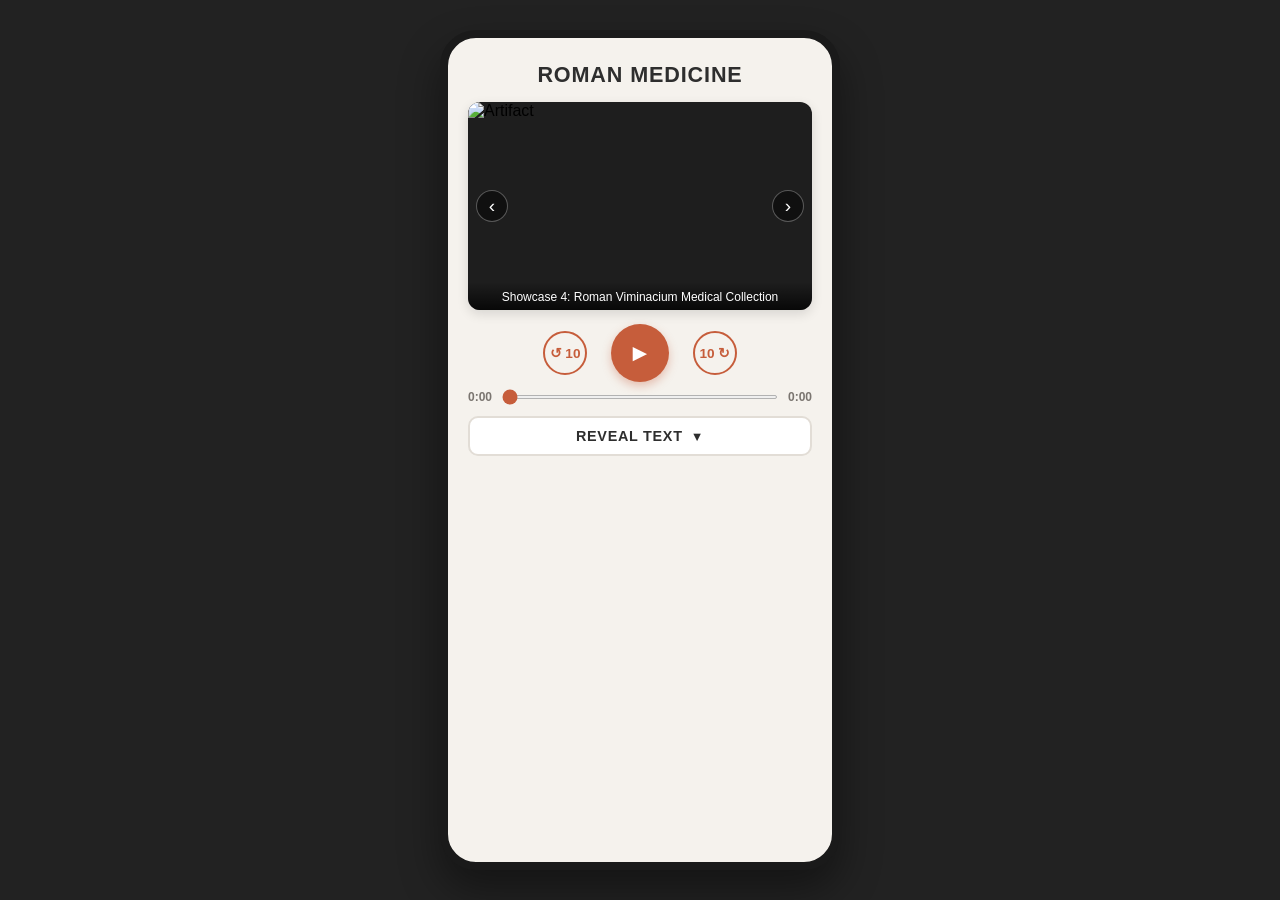
==== test_player_v2.html @ bb97d652 "feat: Add test harness and player for Roman Medicine audio guide - Created `test_medicine_stop_v2.js" ====
<!DOCTYPE html>
<html lang="en">
<head>
  <meta charset="UTF-8">
  <meta name="viewport" content="width=device-width, initial-scale=1.0, maximum-scale=1.0, user-scalable=no">
  <title>Roman Medicine</title>
  <style>
    :root {
      --primary-accent: #C65D3B;
      --bg-cream: #F5F2ED;
      --card-bg: #FFFFFF;
      --text-dark: #2E2E2E;
      --text-muted: #7A7570;
      --border-subtle: #E2DDD6;
    }

    * {
      box-sizing: border-box;
      margin: 0;
      padding: 0;
      -webkit-tap-highlight-color: transparent;
    }

    body {
      font-family: -apple-system, BlinkMacSystemFont, "Segoe UI", Roboto, Helvetica, Arial, sans-serif;
      background-color: #222;
      display: flex;
      justify-content: center;
      align-items: center;
      min-height: 100vh;
      padding: 10px;
    }

    /* Mobile phone simulator shell */
    .phone-simulator {
      width: 100%;
      max-width: 400px;
      height: 840px;
      max-height: 94vh;
      background-color: var(--bg-cream);
      border-radius: 36px;
      overflow: hidden;
      box-shadow: 0 20px 40px rgba(0,0,0,0.4);
      display: flex;
      flex-direction: column;
      position: relative;
      border: 8px solid #1a1a1a;
    }

    .screen-content {
      padding: 24px 20px 16px;
      display: flex;
      flex-direction: column;
      height: 100%;
      overflow: hidden;
    }

    .header-title {
      text-align: center;
      margin-bottom: 14px;
    }

    .header-title h1 {
      font-size: 1.35rem;
      font-weight: 800;
      letter-spacing: 0.04em;
      color: var(--text-dark);
      text-transform: uppercase;
    }

    /* 1. Timed Visual Cueing Stage */
    .slide-media-stage {
      position: relative;
      width: 100%;
      height: 13rem;
      border-radius: 12px;
      overflow: hidden;
      background-color: #1e1e1e;
      margin-bottom: 14px;
      transition: height 0.35s cubic-bezier(0.4, 0, 0.2, 1);
      flex-shrink: 0;
      box-shadow: 0 4px 12px rgba(0,0,0,0.12);
    }

    /* Compressed Hero when text expanded */
    .phone-simulator.text-expanded .slide-media-stage {
      height: 6.8rem;
      margin-bottom: 8px;
    }

    .stage-img {
      width: 100%;
      height: 100%;
      object-fit: cover;
      transition: opacity 0.25s ease-in-out;
    }

    .stage-caption {
      position: absolute;
      bottom: 0;
      left: 0;
      right: 0;
      background: linear-gradient(transparent, rgba(0,0,0,0.75));
      color: #FFF;
      font-size: 0.75rem;
      padding: 8px 10px 6px;
      text-align: center;
      pointer-events: none;
      white-space: nowrap;
      overflow: hidden;
      text-overflow: ellipsis;
    }

    /* Chevron chapter navigation */
    .stage-nav {
      position: absolute;
      top: 50%;
      transform: translateY(-50%);
      width: 32px;
      height: 32px;
      background: rgba(0,0,0,0.45);
      border: 1px solid rgba(255,255,255,0.3);
      color: #fff;
      border-radius: 50%;
      cursor: pointer;
      display: flex;
      align-items: center;
      justify-content: center;
      font-size: 1.2rem;
      z-index: 5;
      transition: background 0.2s;
    }
    .stage-nav:hover { background: rgba(0,0,0,0.75); }
    .stage-nav.prev { left: 8px; }
    .stage-nav.next { right: 8px; }

    /* 2. Audio Control Cluster (Ergonomic Thumb Zone) */
    .audio-control-cluster {
      display: flex;
      flex-direction: column;
      align-items: center;
      margin-bottom: 12px;
      flex-shrink: 0;
    }

    .btn-row {
      display: flex;
      align-items: center;
      justify-content: center;
      gap: 24px;
      margin-bottom: 8px;
    }

    .btn-skip {
      background: none;
      border: 2px solid var(--primary-accent);
      color: var(--primary-accent);
      width: 44px;
      height: 44px;
      border-radius: 50%;
      font-size: 0.85rem;
      font-weight: 700;
      cursor: pointer;
      display: flex;
      align-items: center;
      justify-content: center;
      transition: all 0.15s;
    }
    .btn-skip:active {
      background: var(--primary-accent);
      color: #FFF;
    }

    .btn-play-pause {
      background: var(--primary-accent);
      border: none;
      color: #FFF;
      width: 58px;
      height: 58px;
      border-radius: 50%;
      font-size: 1.5rem;
      cursor: pointer;
      display: flex;
      align-items: center;
      justify-content: center;
      box-shadow: 0 4px 10px rgba(198, 93, 59, 0.35);
      transition: transform 0.15s;
    }
    .btn-play-pause:active {
      transform: scale(0.94);
    }

    .timeline-row {
      width: 100%;
      display: flex;
      align-items: center;
      gap: 10px;
      font-size: 0.75rem;
      font-weight: 600;
      color: var(--text-muted);
    }

    .time-scrubber {
      flex: 1;
      accent-color: var(--primary-accent);
      height: 4px;
      cursor: pointer;
    }

    /* 3. Collapsible Heads-Up Drawer */
    .toggle-transcript {
      width: 100%;
      padding: 10px 14px;
      background: #FFF;
      border: 2px solid var(--border-subtle);
      border-radius: 10px;
      font-size: 0.9rem;
      font-weight: 800;
      letter-spacing: 0.05em;
      color: var(--text-dark);
      cursor: pointer;
      display: flex;
      align-items: center;
      justify-content: center;
      gap: 8px;
      margin-bottom: 8px;
      flex-shrink: 0;
      transition: border-color 0.2s;
    }
    .toggle-transcript:hover {
      border-color: var(--primary-accent);
    }

    .arrow-icon {
      transition: transform 0.3s;
      font-size: 0.8rem;
    }

    .transcript-drawer {
      display: none;
      flex: 1;
      overflow-y: auto;
      -webkit-overflow-scrolling: touch;
      background: var(--card-bg);
      border-radius: 12px;
      padding: 14px 16px;
      border: 1px solid var(--border-subtle);
      line-height: 1.6;
      font-size: 0.95rem;
      color: #333;
    }

    .phone-simulator.text-expanded .transcript-drawer {
      display: block;
    }

    .cue {
      transition: background-color 0.2s ease, opacity 0.2s ease;
      padding: 2px 4px;
      border-radius: 4px;
      cursor: pointer;
    }
    .cue:hover {
      text-decoration: underline;
    }
    .cue.active {
      background-color: rgba(198, 93, 59, 0.16);
      box-shadow: -3px 0 0 var(--primary-accent);
      font-weight: 600;
      color: #111;
    }
  </style>
</head>
<body>

<div class="phone-simulator" id="simulator">
  <div class="screen-content">
    <div class="header-title">
      <h1>Roman Medicine</h1>
    </div>

    <!-- Timed Visual Cueing Stage -->
    <div class="slide-media-stage">
      <button class="stage-nav prev" id="prev-artifact" aria-label="Previous artifact">&lsaquo;</button>
      <img class="stage-img" id="stage-img" src="https://images.unsplash.com/photo-1579783900882-c0d3dad7b119?w=600&auto=format&fit=crop&q=80" alt="Artifact">
      <button class="stage-nav next" id="next-artifact" aria-label="Next artifact">&rsaquo;</button>
      <span class="stage-caption" id="stage-caption">Showcase 4: Roman Viminacium Medical Collection</span>
    </div>

    <!-- Audio Player Controls -->
    <div class="audio-control-cluster">
      <div class="btn-row">
        <button class="btn-skip" id="btn-back" aria-label="Rewind 10 seconds">&#8634; 10</button>
        <button class="btn-play-pause" id="btn-play" aria-label="Play">&#9658;</button>
        <button class="btn-skip" id="btn-fwd" aria-label="Forward 10 seconds">10 &#8635;</button>
      </div>
      <div class="timeline-row">
        <span id="time-current">0:00</span>
        <input type="range" class="time-scrubber" id="scrubber" min="0" value="0" step="0.1">
        <span id="time-duration">0:00</span>
      </div>
    </div>

    <audio id="audio-el" src="https://www.soundhelix.com/examples/mp3/SoundHelix-Song-1.mp3" preload="metadata"></audio>

    <!-- Collapsible Transcript Button -->
    <button class="toggle-transcript" id="toggle-btn" aria-expanded="false">
      <span id="toggle-label">REVEAL TEXT</span>
      <span class="arrow-icon" id="toggle-arrow">&#9660;</span>
    </button>

    <!-- 50% Drawer -->
    <div class="transcript-drawer" id="drawer">
      <div id="transcript-body"></div>
    </div>
  </div>
</div>

<script>
  const STOP_DATA = {
  "id": "test_medicine",
  "room": "viminacium",
  "title": "Roman Medicine",
  "audio": "https://www.soundhelix.com/examples/mp3/SoundHelix-Song-1.mp3",
  "images": [
    {
      "start": 0.0,
      "end": 8.0,
      "src": "https://images.unsplash.com/photo-1579783900882-c0d3dad7b119?w=600&auto=format&fit=crop&q=80",
      "caption": "Showcase 4: Roman Viminacium Medical Collection"
    },
    {
      "start": 8.0,
      "end": 18.0,
      "src": "https://images.unsplash.com/photo-1584362917165-526a968579e8?w=600&auto=format&fit=crop&q=80",
      "caption": "Bronze Instrumentarium Box & Surgical Probes"
    },
    {
      "start": 18.0,
      "end": 35.0,
      "src": "https://images.unsplash.com/photo-1582719478250-c89cae4dc85b?w=600&auto=format&fit=crop&q=80",
      "caption": "Specialized Ocular & Cataract Needles"
    }
  ],
  "cues": [
    {
      "start": 0.0,
      "end": 6.8,
      "text": "Viminacium, a major Roman city and military camp on the Danube, had a sophisticated medical community."
    },
    {
      "start": 6.85,
      "end": 15.4,
      "text": "The medicus-chirurgus was buried with a rich set of surgical tools, including tweezers, probes, and a bronze instrumentarium box."
    },
    {
      "start": 15.45,
      "end": 24.8,
      "text": "Excavated graves in the southern necropolis have yielded various specialised instruments, including scalpels, bone forceps, and ocular needles."
    },
    {
      "start": 24.85,
      "end": 32.5,
      "text": "These finds testify to the complex surgical procedures performed here between the 2nd and 4th centuries."
    }
  ]
};

  const simulator = document.getElementById('simulator');
  const audio = document.getElementById('audio-el');
  const playBtn = document.getElementById('btn-play');
  const backBtn = document.getElementById('btn-back');
  const fwdBtn = document.getElementById('btn-fwd');
  const scrubber = document.getElementById('scrubber');
  const timeCur = document.getElementById('time-current');
  const timeDur = document.getElementById('time-duration');
  const toggleBtn = document.getElementById('toggle-btn');
  const toggleLabel = document.getElementById('toggle-label');
  const toggleArrow = document.getElementById('toggle-arrow');
  const transcriptBody = document.getElementById('transcript-body');
  const stageImg = document.getElementById('stage-img');
  const stageCaption = document.getElementById('stage-caption');
  const nextArtifactBtn = document.getElementById('next-artifact');
  const prevArtifactBtn = document.getElementById('prev-artifact');

  // Format MM:SS
  function formatTime(sec) {
    if (isNaN(sec)) return "0:00";
    const m = Math.floor(sec / 60);
    const s = Math.floor(sec % 60);
    return m + ":" + (s < 10 ? "0" : "") + s;
  }

  // 1. Populate Transcript
  STOP_DATA.cues.forEach((cue, i) => {
    const span = document.createElement('span');
    span.className = 'cue';
    span.id = 'cue-' + i;
    span.dataset.start = cue.start;
    span.dataset.end = cue.end;
    span.textContent = cue.text + ' ';
    transcriptBody.appendChild(span);
  });

  // 2. Play / Pause
  playBtn.addEventListener('click', () => {
    if (audio.paused) {
      audio.play();
      playBtn.innerHTML = '&#10074;&#10074;';
    } else {
      audio.pause();
      playBtn.innerHTML = '&#9658;';
    }
  });

  audio.addEventListener('play', () => { playBtn.innerHTML = '&#10074;&#10074;'; });
  audio.addEventListener('pause', () => { playBtn.innerHTML = '&#9658;'; });

  // 3. Skip +/- 10s
  backBtn.addEventListener('click', () => { audio.currentTime = Math.max(0, audio.currentTime - 10); });
  fwdBtn.addEventListener('click', () => { audio.currentTime = Math.min(audio.duration || 9999, audio.currentTime + 10); });

  // 4. Timeline scrubber
  audio.addEventListener('loadedmetadata', () => {
    scrubber.max = audio.duration || 100;
    timeDur.textContent = formatTime(audio.duration);
  });

  let isScrubbing = false;
  scrubber.addEventListener('input', () => {
    isScrubbing = true;
    timeCur.textContent = formatTime(scrubber.value);
  });
  scrubber.addEventListener('change', () => {
    audio.currentTime = parseFloat(scrubber.value);
    isScrubbing = false;
  });

  // 5. Dual Sync: Images + Cues (runs continuously in background)
  audio.addEventListener('timeupdate', () => {
    const t = audio.currentTime;
    if (!isScrubbing) {
      scrubber.value = t;
      timeCur.textContent = formatTime(t);
    }

    // Image Stage Cueing
    if (STOP_DATA.images && STOP_DATA.images.length > 0) {
      const activeImg = STOP_DATA.images.find(img => t >= img.start && t < img.end);
      if (activeImg && stageImg.dataset.currentSrc !== activeImg.src) {
        stageImg.style.opacity = '0.25';
        setTimeout(() => {
          stageImg.src = activeImg.src;
          stageImg.dataset.currentSrc = activeImg.src;
          stageImg.style.opacity = '1';
          stageCaption.textContent = activeImg.caption || '';
        }, 140);
      }
    }

    // Sentence Cue Highlight
    const cues = transcriptBody.querySelectorAll('.cue');
    cues.forEach(cue => {
      const start = parseFloat(cue.dataset.start);
      const end = parseFloat(cue.dataset.end);
      if (t >= start && t <= end) {
        cue.classList.add('active');
      } else {
        cue.classList.remove('active');
      }
    });
  });

  // 6. Artifact Chapter Skipping via Chevrons
  nextArtifactBtn.addEventListener('click', () => {
    const t = audio.currentTime;
    const next = STOP_DATA.images.find(img => img.start > t + 0.5);
    if (next) {
      audio.currentTime = next.start;
      audio.play();
    }
  });

  prevArtifactBtn.addEventListener('click', () => {
    const t = audio.currentTime;
    const curIdx = STOP_DATA.images.findIndex((img, i) => {
      const next = STOP_DATA.images[i + 1];
      return t >= img.start && (!next || t < next.start);
    });
    if (curIdx > 0 && (t - STOP_DATA.images[curIdx].start < 3.0)) {
      audio.currentTime = STOP_DATA.images[curIdx - 1].start;
    } else if (curIdx >= 0) {
      audio.currentTime = STOP_DATA.images[curIdx].start;
    }
    audio.play();
  });

  // 7. Toggle Collapsible Transcript
  toggleBtn.addEventListener('click', () => {
    const isExpanded = simulator.classList.toggle('text-expanded');
    toggleBtn.setAttribute('aria-expanded', isExpanded);
    toggleLabel.textContent = isExpanded ? 'HIDE TEXT' : 'REVEAL TEXT';
    toggleArrow.innerHTML = isExpanded ? '&#9650;' : '&#9660;';

    // Auto-scroll to active sentence bookmark
    if (isExpanded) {
      const activeCue = transcriptBody.querySelector('.cue.active');
      if (activeCue) {
        activeCue.scrollIntoView({ behavior: 'smooth', block: 'center' });
      }
    }
  });

  // 8. Tap-to-seek scrubbing
  transcriptBody.addEventListener('click', (e) => {
    const cue = e.target.closest('.cue');
    if (cue && cue.dataset.start !== undefined) {
      audio.currentTime = parseFloat(cue.dataset.start);
      audio.play();
    }
  });
</script>
</body>
</html>
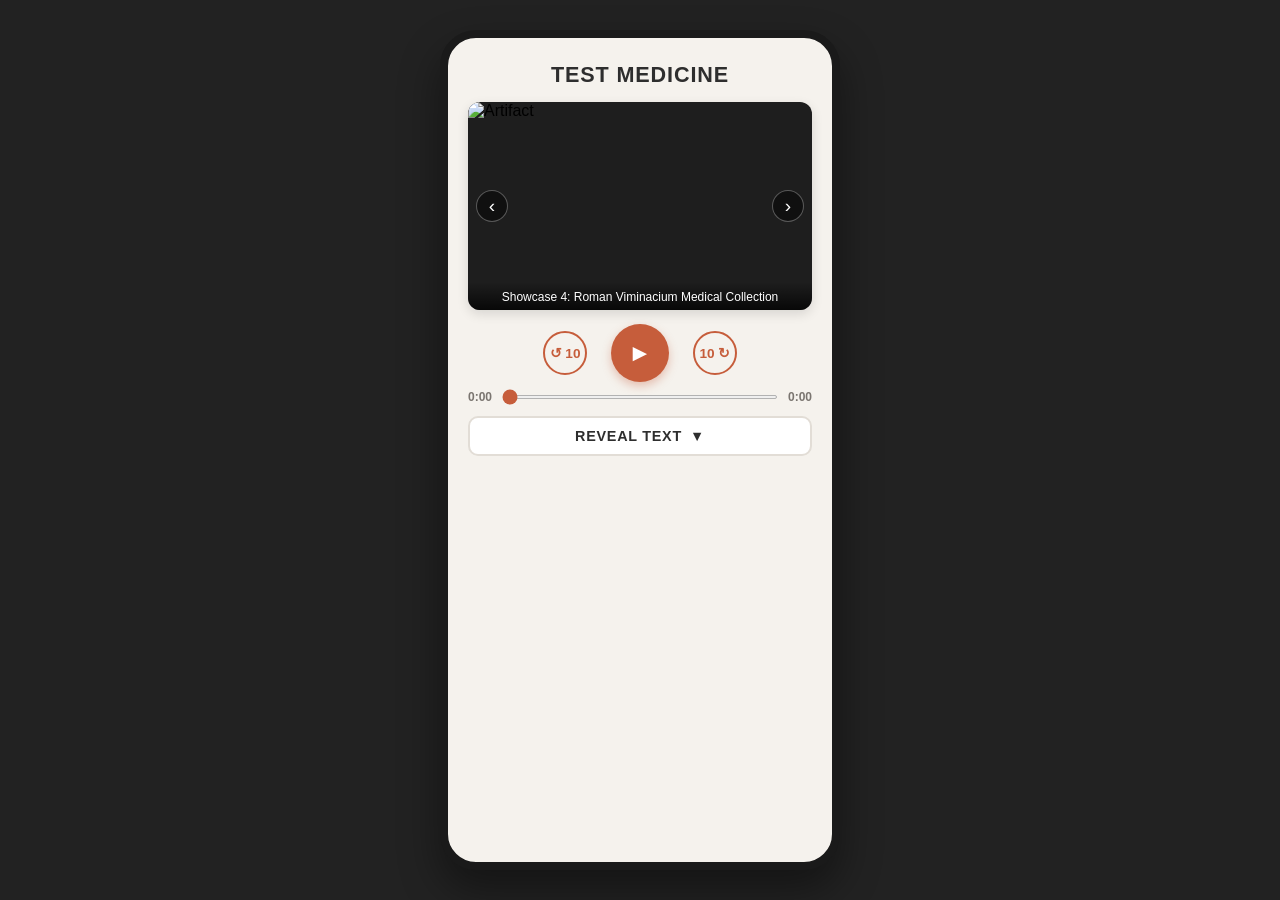
==== commit 28f42570: "text with images update" ====
--- a/test_player_v2.html
+++ b/test_player_v2.html
@@ -3,7 +3,7 @@
 <head>
   <meta charset="UTF-8">
   <meta name="viewport" content="width=device-width, initial-scale=1.0, maximum-scale=1.0, user-scalable=no">
-  <title>Roman Medicine</title>
+  <title>Test Medicine</title>
   <style>
     :root {
       --primary-accent: #C65D3B;
@@ -13,14 +13,7 @@
       --text-muted: #7A7570;
       --border-subtle: #E2DDD6;
     }
-
-    * {
-      box-sizing: border-box;
-      margin: 0;
-      padding: 0;
-      -webkit-tap-highlight-color: transparent;
-    }
-
+    * { box-sizing: border-box; margin: 0; padding: 0; -webkit-tap-highlight-color: transparent; }
     body {
       font-family: -apple-system, BlinkMacSystemFont, "Segoe UI", Roboto, Helvetica, Arial, sans-serif;
       background-color: #222;
@@ -30,8 +23,6 @@
       min-height: 100vh;
       padding: 10px;
     }
-
-    /* Mobile phone simulator shell */
     .phone-simulator {
       width: 100%;
       max-width: 400px;
@@ -46,7 +37,6 @@
       position: relative;
       border: 8px solid #1a1a1a;
     }
-
     .screen-content {
       padding: 24px 20px 16px;
       display: flex;
@@ -54,12 +44,7 @@
       height: 100%;
       overflow: hidden;
     }
-
-    .header-title {
-      text-align: center;
-      margin-bottom: 14px;
-    }
-
+    .header-title { text-align: center; margin-bottom: 14px; }
     .header-title h1 {
       font-size: 1.35rem;
       font-weight: 800;
@@ -67,8 +52,6 @@
       color: var(--text-dark);
       text-transform: uppercase;
     }
-
-    /* 1. Timed Visual Cueing Stage */
     .slide-media-stage {
       position: relative;
       width: 100%;
@@ -81,25 +64,19 @@
       flex-shrink: 0;
       box-shadow: 0 4px 12px rgba(0,0,0,0.12);
     }
-
-    /* Compressed Hero when text expanded */
     .phone-simulator.text-expanded .slide-media-stage {
       height: 6.8rem;
       margin-bottom: 8px;
     }
-
     .stage-img {
       width: 100%;
       height: 100%;
       object-fit: cover;
       transition: opacity 0.25s ease-in-out;
     }
-
     .stage-caption {
       position: absolute;
-      bottom: 0;
-      left: 0;
-      right: 0;
+      bottom: 0; left: 0; right: 0;
       background: linear-gradient(transparent, rgba(0,0,0,0.75));
       color: #FFF;
       font-size: 0.75rem;
@@ -110,14 +87,11 @@
       overflow: hidden;
       text-overflow: ellipsis;
     }
-
-    /* Chevron chapter navigation */
     .stage-nav {
       position: absolute;
       top: 50%;
       transform: translateY(-50%);
-      width: 32px;
-      height: 32px;
+      width: 32px; height: 32px;
       background: rgba(0,0,0,0.45);
       border: 1px solid rgba(255,255,255,0.3);
       color: #fff;
@@ -128,13 +102,10 @@
       justify-content: center;
       font-size: 1.2rem;
       z-index: 5;
-      transition: background 0.2s;
     }
     .stage-nav:hover { background: rgba(0,0,0,0.75); }
     .stage-nav.prev { left: 8px; }
     .stage-nav.next { right: 8px; }
-
-    /* 2. Audio Control Cluster (Ergonomic Thumb Zone) */
     .audio-control-cluster {
       display: flex;
       flex-direction: column;
@@ -142,7 +113,6 @@
       margin-bottom: 12px;
       flex-shrink: 0;
     }
-
     .btn-row {
       display: flex;
       align-items: center;
@@ -150,13 +120,11 @@
       gap: 24px;
       margin-bottom: 8px;
     }
-
     .btn-skip {
       background: none;
       border: 2px solid var(--primary-accent);
       color: var(--primary-accent);
-      width: 44px;
-      height: 44px;
+      width: 44px; height: 44px;
       border-radius: 50%;
       font-size: 0.85rem;
       font-weight: 700;
@@ -164,19 +132,13 @@
       display: flex;
       align-items: center;
       justify-content: center;
-      transition: all 0.15s;
-    }
-    .btn-skip:active {
-      background: var(--primary-accent);
-      color: #FFF;
-    }
-
+    }
+    .btn-skip:active { background: var(--primary-accent); color: #FFF; }
     .btn-play-pause {
       background: var(--primary-accent);
       border: none;
       color: #FFF;
-      width: 58px;
-      height: 58px;
+      width: 58px; height: 58px;
       border-radius: 50%;
       font-size: 1.5rem;
       cursor: pointer;
@@ -184,12 +146,7 @@
       align-items: center;
       justify-content: center;
       box-shadow: 0 4px 10px rgba(198, 93, 59, 0.35);
-      transition: transform 0.15s;
-    }
-    .btn-play-pause:active {
-      transform: scale(0.94);
-    }
-
+    }
     .timeline-row {
       width: 100%;
       display: flex;
@@ -199,15 +156,12 @@
       font-weight: 600;
       color: var(--text-muted);
     }
-
     .time-scrubber {
       flex: 1;
       accent-color: var(--primary-accent);
       height: 4px;
       cursor: pointer;
     }
-
-    /* 3. Collapsible Heads-Up Drawer */
     .toggle-transcript {
       width: 100%;
       padding: 10px 14px;
@@ -225,17 +179,7 @@
       gap: 8px;
       margin-bottom: 8px;
       flex-shrink: 0;
-      transition: border-color 0.2s;
-    }
-    .toggle-transcript:hover {
-      border-color: var(--primary-accent);
-    }
-
-    .arrow-icon {
-      transition: transform 0.3s;
-      font-size: 0.8rem;
-    }
-
+    }
     .transcript-drawer {
       display: none;
       flex: 1;
@@ -249,19 +193,12 @@
       font-size: 0.95rem;
       color: #333;
     }
-
-    .phone-simulator.text-expanded .transcript-drawer {
-      display: block;
-    }
-
+    .phone-simulator.text-expanded .transcript-drawer { display: block; }
     .cue {
-      transition: background-color 0.2s ease, opacity 0.2s ease;
+      transition: background-color 0.2s ease;
       padding: 2px 4px;
       border-radius: 4px;
       cursor: pointer;
-    }
-    .cue:hover {
-      text-decoration: underline;
     }
     .cue.active {
       background-color: rgba(198, 93, 59, 0.16);
@@ -272,27 +209,20 @@
   </style>
 </head>
 <body>
-
 <div class="phone-simulator" id="simulator">
   <div class="screen-content">
-    <div class="header-title">
-      <h1>Roman Medicine</h1>
-    </div>
-
-    <!-- Timed Visual Cueing Stage -->
+    <div class="header-title"><h1>Test Medicine</h1></div>
     <div class="slide-media-stage">
       <button class="stage-nav prev" id="prev-artifact" aria-label="Previous artifact">&lsaquo;</button>
       <img class="stage-img" id="stage-img" src="https://images.unsplash.com/photo-1579783900882-c0d3dad7b119?w=600&auto=format&fit=crop&q=80" alt="Artifact">
       <button class="stage-nav next" id="next-artifact" aria-label="Next artifact">&rsaquo;</button>
       <span class="stage-caption" id="stage-caption">Showcase 4: Roman Viminacium Medical Collection</span>
     </div>
-
-    <!-- Audio Player Controls -->
     <div class="audio-control-cluster">
       <div class="btn-row">
-        <button class="btn-skip" id="btn-back" aria-label="Rewind 10 seconds">&#8634; 10</button>
-        <button class="btn-play-pause" id="btn-play" aria-label="Play">&#9658;</button>
-        <button class="btn-skip" id="btn-fwd" aria-label="Forward 10 seconds">10 &#8635;</button>
+        <button class="btn-skip" id="btn-back">&#8634; 10</button>
+        <button class="btn-play-pause" id="btn-play">&#9658;</button>
+        <button class="btn-skip" id="btn-fwd">10 &#8635;</button>
       </div>
       <div class="timeline-row">
         <span id="time-current">0:00</span>
@@ -300,72 +230,90 @@
         <span id="time-duration">0:00</span>
       </div>
     </div>
-
-    <audio id="audio-el" src="https://www.soundhelix.com/examples/mp3/SoundHelix-Song-1.mp3" preload="metadata"></audio>
-
-    <!-- Collapsible Transcript Button -->
+    <audio id="audio-el" src="audio_output/test_medicine_v2.mp3" preload="metadata"></audio>
     <button class="toggle-transcript" id="toggle-btn" aria-expanded="false">
       <span id="toggle-label">REVEAL TEXT</span>
       <span class="arrow-icon" id="toggle-arrow">&#9660;</span>
     </button>
-
-    <!-- 50% Drawer -->
     <div class="transcript-drawer" id="drawer">
       <div id="transcript-body"></div>
     </div>
   </div>
 </div>
-
 <script>
   const STOP_DATA = {
   "id": "test_medicine",
   "room": "viminacium",
-  "title": "Roman Medicine",
-  "audio": "https://www.soundhelix.com/examples/mp3/SoundHelix-Song-1.mp3",
+  "title": "Test Medicine",
+  "audio": "audio_output/test_medicine_v2.mp3",
   "images": [
     {
       "start": 0.0,
-      "end": 8.0,
+      "end": 27.52,
       "src": "https://images.unsplash.com/photo-1579783900882-c0d3dad7b119?w=600&auto=format&fit=crop&q=80",
       "caption": "Showcase 4: Roman Viminacium Medical Collection"
     },
     {
-      "start": 8.0,
-      "end": 18.0,
+      "start": 27.52,
+      "end": 59.64,
       "src": "https://images.unsplash.com/photo-1584362917165-526a968579e8?w=600&auto=format&fit=crop&q=80",
       "caption": "Bronze Instrumentarium Box & Surgical Probes"
     },
     {
-      "start": 18.0,
-      "end": 35.0,
+      "start": 59.64,
+      "end": 91.75,
       "src": "https://images.unsplash.com/photo-1582719478250-c89cae4dc85b?w=600&auto=format&fit=crop&q=80",
       "caption": "Specialized Ocular & Cataract Needles"
     }
   ],
   "cues": [
     {
-      "start": 0.0,
-      "end": 6.8,
-      "text": "Viminacium, a major Roman city and military camp on the Danube, had a sophisticated medical community."
-    },
-    {
-      "start": 6.85,
-      "end": 15.4,
-      "text": "The medicus-chirurgus was buried with a rich set of surgical tools, including tweezers, probes, and a bronze instrumentarium box."
-    },
-    {
-      "start": 15.45,
-      "end": 24.8,
-      "text": "Excavated graves in the southern necropolis have yielded various specialised instruments, including scalpels, bone forceps, and ocular needles."
-    },
-    {
-      "start": 24.85,
-      "end": 32.5,
-      "text": "These finds testify to the complex surgical procedures performed here between the 2nd and 4th centuries."
+      "start": 0.51,
+      "end": 14.92,
+      "text": "[IMG: images/vim_knife-x3.webp | Roman Military Knives]\nLegionaries stationed along the Danube frontier carried sturdy iron knives as essential multipurpose tools for both camp life and combat."
+    },
+    {
+      "start": 15.62,
+      "end": 21.27,
+      "text": "These blades were used for preparing rations, repairing leather gear, and close-quarters defense."
+    },
+    {
+      "start": 22.01,
+      "end": 28.93,
+      "text": "The preserved handles and sheaths from Viminacium reflect the standardized craftsmanship of Roman military workshops."
+    },
+    {
+      "start": 30.05,
+      "end": 44.18,
+      "text": "[IMG: images/vim_medicine-x3.webp | Roman Surgical Instruments]\nRoman military doctors, known as medici-chirurgi, treated battlefield injuries using specialized bronze and iron instruments."
+    },
+    {
+      "start": 45.02,
+      "end": 53.4,
+      "text": "Excavations at Viminacium have uncovered scalpels, tweezers, double-ended probes, and delicate needles designed for intricate procedures."
+    },
+    {
+      "start": 54.18,
+      "end": 60.08,
+      "text": "These finds demonstrate an advanced understanding of anatomy and field surgery within the imperial army."
+    },
+    {
+      "start": 66.9,
+      "end": 73.7,
+      "text": "[IMG: images/vim-coins-x2.webp | Roman Imperial Coinage]\nCoinage served as the lifeblood of the Roman frontier economy, funding legionary pay and daily trade across Moesia."
+    },
+    {
+      "start": 74.48,
+      "end": 82.28,
+      "text": "Silver denarii and bronze sestertii minted under various emperors circulated widely through the military camp and civilian settlement."
+    },
+    {
+      "start": 83.0,
+      "end": 91.04,
+      "text": "Beyond their monetary value, the portraits and inscriptions on these coins broadcast imperial authority to every corner of the empire."
     }
   ]
 };
-
   const simulator = document.getElementById('simulator');
   const audio = document.getElementById('audio-el');
   const playBtn = document.getElementById('btn-play');
@@ -383,7 +331,6 @@
   const nextArtifactBtn = document.getElementById('next-artifact');
   const prevArtifactBtn = document.getElementById('prev-artifact');
 
-  // Format MM:SS
   function formatTime(sec) {
     if (isNaN(sec)) return "0:00";
     const m = Math.floor(sec / 60);
@@ -391,36 +338,25 @@
     return m + ":" + (s < 10 ? "0" : "") + s;
   }
 
-  // 1. Populate Transcript
   STOP_DATA.cues.forEach((cue, i) => {
     const span = document.createElement('span');
     span.className = 'cue';
-    span.id = 'cue-' + i;
     span.dataset.start = cue.start;
     span.dataset.end = cue.end;
     span.textContent = cue.text + ' ';
     transcriptBody.appendChild(span);
   });
 
-  // 2. Play / Pause
   playBtn.addEventListener('click', () => {
-    if (audio.paused) {
-      audio.play();
-      playBtn.innerHTML = '&#10074;&#10074;';
-    } else {
-      audio.pause();
-      playBtn.innerHTML = '&#9658;';
-    }
-  });
-
+    if (audio.paused) audio.play();
+    else audio.pause();
+  });
   audio.addEventListener('play', () => { playBtn.innerHTML = '&#10074;&#10074;'; });
   audio.addEventListener('pause', () => { playBtn.innerHTML = '&#9658;'; });
 
-  // 3. Skip +/- 10s
   backBtn.addEventListener('click', () => { audio.currentTime = Math.max(0, audio.currentTime - 10); });
   fwdBtn.addEventListener('click', () => { audio.currentTime = Math.min(audio.duration || 9999, audio.currentTime + 10); });
 
-  // 4. Timeline scrubber
   audio.addEventListener('loadedmetadata', () => {
     scrubber.max = audio.duration || 100;
     timeDur.textContent = formatTime(audio.duration);
@@ -436,17 +372,14 @@
     isScrubbing = false;
   });
 
-  // 5. Dual Sync: Images + Cues (runs continuously in background)
   audio.addEventListener('timeupdate', () => {
     const t = audio.currentTime;
     if (!isScrubbing) {
       scrubber.value = t;
       timeCur.textContent = formatTime(t);
     }
-
-    // Image Stage Cueing
     if (STOP_DATA.images && STOP_DATA.images.length > 0) {
-      const activeImg = STOP_DATA.images.find(img => t >= img.start && t < img.end);
+      const activeImg = STOP_DATA.images.find(img => t >= img.start && t <= img.end);
       if (activeImg && stageImg.dataset.currentSrc !== activeImg.src) {
         stageImg.style.opacity = '0.25';
         setTimeout(() => {
@@ -457,28 +390,16 @@
         }, 140);
       }
     }
-
-    // Sentence Cue Highlight
-    const cues = transcriptBody.querySelectorAll('.cue');
-    cues.forEach(cue => {
+    transcriptBody.querySelectorAll('.cue').forEach(cue => {
       const start = parseFloat(cue.dataset.start);
       const end = parseFloat(cue.dataset.end);
-      if (t >= start && t <= end) {
-        cue.classList.add('active');
-      } else {
-        cue.classList.remove('active');
-      }
+      cue.classList.toggle('active', t >= start && t <= end);
     });
   });
 
-  // 6. Artifact Chapter Skipping via Chevrons
   nextArtifactBtn.addEventListener('click', () => {
-    const t = audio.currentTime;
-    const next = STOP_DATA.images.find(img => img.start > t + 0.5);
-    if (next) {
-      audio.currentTime = next.start;
-      audio.play();
-    }
+    const next = STOP_DATA.images.find(img => img.start > audio.currentTime + 0.5);
+    if (next) { audio.currentTime = next.start; audio.play(); }
   });
 
   prevArtifactBtn.addEventListener('click', () => {
@@ -495,23 +416,17 @@
     audio.play();
   });
 
-  // 7. Toggle Collapsible Transcript
   toggleBtn.addEventListener('click', () => {
     const isExpanded = simulator.classList.toggle('text-expanded');
     toggleBtn.setAttribute('aria-expanded', isExpanded);
     toggleLabel.textContent = isExpanded ? 'HIDE TEXT' : 'REVEAL TEXT';
     toggleArrow.innerHTML = isExpanded ? '&#9650;' : '&#9660;';
-
-    // Auto-scroll to active sentence bookmark
     if (isExpanded) {
       const activeCue = transcriptBody.querySelector('.cue.active');
-      if (activeCue) {
-        activeCue.scrollIntoView({ behavior: 'smooth', block: 'center' });
-      }
-    }
-  });
-
-  // 8. Tap-to-seek scrubbing
+      if (activeCue) activeCue.scrollIntoView({ behavior: 'smooth', block: 'center' });
+    }
+  });
+
   transcriptBody.addEventListener('click', (e) => {
     const cue = e.target.closest('.cue');
     if (cue && cue.dataset.start !== undefined) {
@@ -521,4 +436,4 @@
   });
 </script>
 </body>
-</html>
+</html>
